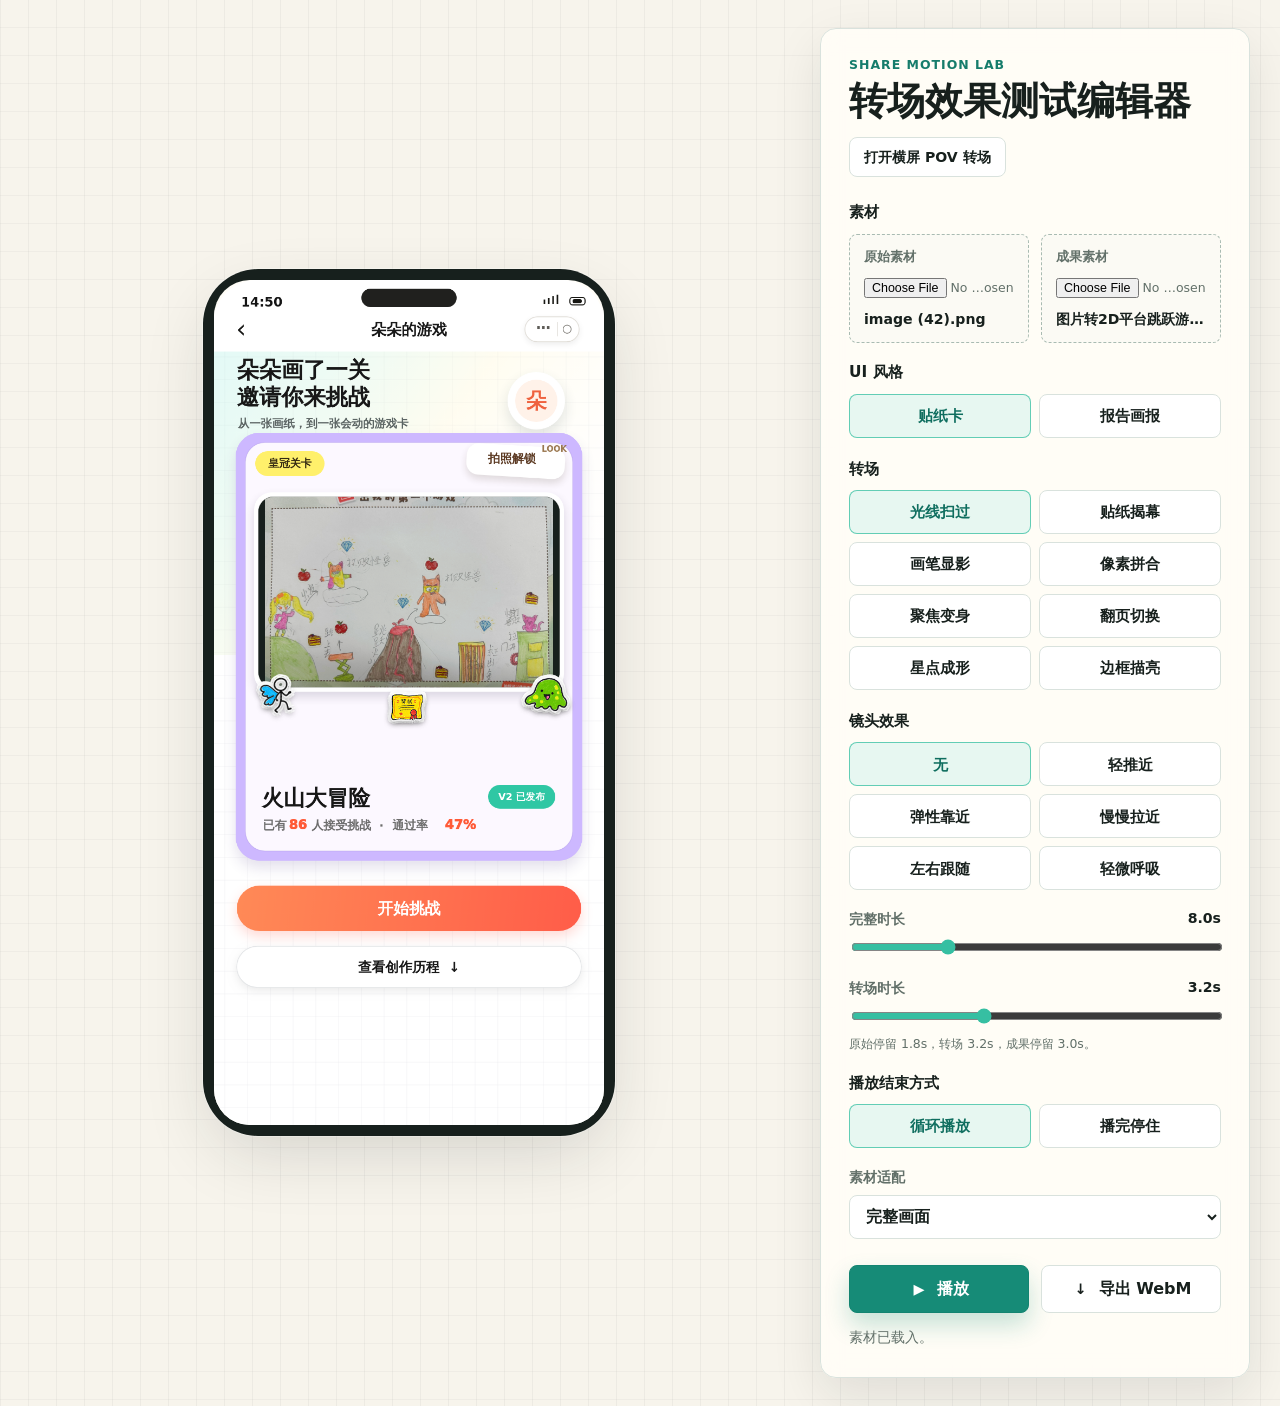
==== index.html @ 937df8b7 "Initial commit" ====
<!doctype html>
<html lang="zh-CN">
  <head>
    <meta charset="utf-8">
    <meta name="viewport" content="width=device-width, initial-scale=1">
    <title>转场效果测试编辑器</title>
    <link rel="stylesheet" href="styles.css?v=ui-style-switch-1">
  </head>
  <body>
    <main class="app-shell">
      <section class="preview-pane" aria-label="分享页预览">
        <div class="phone-frame">
          <canvas id="previewCanvas" width="720" height="1560" aria-label="转场动画预览"></canvas>
        </div>
      </section>

      <aside class="control-panel" aria-label="转场编辑器">
        <div class="panel-heading">
          <p class="eyebrow">Share Motion Lab</p>
          <h1>转场效果测试编辑器</h1>
          <a class="mode-link" href="pov.html">打开横屏 POV 转场</a>
        </div>

        <div class="control-group">
          <h2>素材</h2>
          <div class="asset-grid">
            <label class="asset-input">
              <span>原始素材</span>
              <input id="sourceInput" type="file" accept="image/*,video/*">
              <strong id="sourceName">image (42).png</strong>
            </label>
            <label class="asset-input">
              <span>成果素材</span>
              <input id="resultInput" type="file" accept="image/*,video/*">
              <strong id="resultName">图片转2D平台跳跃游戏视频.mp4</strong>
            </label>
          </div>
        </div>

        <div class="control-group compact">
          <h2>UI 风格</h2>
          <div class="segmented two-up" role="radiogroup" aria-label="选择手机分享页 UI 风格">
            <button class="ui-style-button is-active" type="button" data-ui-style="sticker" role="radio" aria-checked="true">贴纸卡</button>
            <button class="ui-style-button" type="button" data-ui-style="poster" role="radio" aria-checked="false">报告画报</button>
          </div>
        </div>

        <div class="control-group">
          <h2>转场</h2>
          <div class="segmented" role="radiogroup" aria-label="选择转场效果">
            <button class="effect-button is-active" type="button" data-effect="light" role="radio" aria-checked="true">光线扫过</button>
            <button class="effect-button" type="button" data-effect="sticker" role="radio" aria-checked="false">贴纸揭幕</button>
            <button class="effect-button" type="button" data-effect="brush" role="radio" aria-checked="false">画笔显影</button>
            <button class="effect-button" type="button" data-effect="tiles" role="radio" aria-checked="false">像素拼合</button>
            <button class="effect-button" type="button" data-effect="focus" role="radio" aria-checked="false">聚焦变身</button>
            <button class="effect-button" type="button" data-effect="page" role="radio" aria-checked="false">翻页切换</button>
            <button class="effect-button" type="button" data-effect="sparkle" role="radio" aria-checked="false">星点成形</button>
            <button class="effect-button" type="button" data-effect="outline" role="radio" aria-checked="false">边框描亮</button>
          </div>
        </div>

        <div class="control-group">
          <h2>镜头效果</h2>
          <div class="segmented" role="radiogroup" aria-label="选择转场后的镜头效果">
            <button class="camera-button is-active" type="button" data-camera="none" role="radio" aria-checked="true">无</button>
            <button class="camera-button" type="button" data-camera="push" role="radio" aria-checked="false">轻推近</button>
            <button class="camera-button" type="button" data-camera="settle" role="radio" aria-checked="false">弹性靠近</button>
            <button class="camera-button" type="button" data-camera="slow" role="radio" aria-checked="false">慢慢拉近</button>
            <button class="camera-button" type="button" data-camera="pan" role="radio" aria-checked="false">左右跟随</button>
            <button class="camera-button" type="button" data-camera="breathe" role="radio" aria-checked="false">轻微呼吸</button>
          </div>
        </div>

        <div class="control-group compact">
          <label class="range-row" for="totalDurationRange">
            <span>完整时长</span>
            <strong id="totalDurationValue">8.0s</strong>
          </label>
          <input id="totalDurationRange" type="range" min="4" max="20" step="0.5" value="8">
        </div>

        <div class="control-group compact">
          <label class="range-row" for="durationRange">
            <span>转场时长</span>
            <strong id="durationValue">3.2s</strong>
          </label>
          <input id="durationRange" type="range" min="1.2" max="7.5" step="0.1" value="3.2">
          <p id="timelineNote" class="timeline-note">原始停留 1.8s，转场 3.2s，成果停留 3.0s。</p>
        </div>

        <div class="control-group compact">
          <h2>播放结束方式</h2>
          <div class="segmented two-up" role="radiogroup" aria-label="选择播放结束方式">
            <button class="play-mode-button is-active" type="button" data-video-mode="loop" role="radio" aria-checked="true">循环播放</button>
            <button class="play-mode-button" type="button" data-video-mode="once" role="radio" aria-checked="false">播完停住</button>
          </div>
        </div>

        <div class="control-group compact">
          <label class="range-row" for="fitMode">
            <span>素材适配</span>
          </label>
          <select id="fitMode">
            <option value="contain" selected>完整画面</option>
            <option value="cover">铺满画框</option>
          </select>
        </div>

        <div class="actions">
          <button id="playButton" class="primary-action" type="button">
            <span class="icon" aria-hidden="true">▶</span>
            <span>播放</span>
          </button>
          <button id="exportButton" class="secondary-action" type="button">
            <span class="icon" aria-hidden="true">↓</span>
            <span>导出 WebM</span>
          </button>
        </div>

        <a id="downloadLink" class="download-link" hidden>下载转场视频</a>
        <p id="statusLine" class="status-line" role="status">默认素材已载入。</p>
      </aside>
    </main>

    <script src="app.js?v=poster-copy-fit-2"></script>
  </body>
</html>
---- styles.css ----
:root {
  color-scheme: light;
  --ink: #17201d;
  --muted: #627069;
  --line: #d9e2dd;
  --paper: #f7f4ec;
  --panel: #fffdf7;
  --mint: #36bfa2;
  --mint-dark: #167c6b;
  --coral: #f0745e;
  --sun: #f5c542;
  --sky: #75b9e7;
  --shadow: 0 24px 70px rgba(23, 32, 29, 0.16);
}

* {
  box-sizing: border-box;
}

body {
  min-width: 320px;
  margin: 0;
  color: var(--ink);
  font-family: Inter, ui-sans-serif, system-ui, -apple-system, BlinkMacSystemFont, "Segoe UI", sans-serif;
  background:
    linear-gradient(90deg, rgba(23, 32, 29, 0.045) 1px, transparent 1px) 0 0 / 28px 28px,
    linear-gradient(0deg, rgba(23, 32, 29, 0.035) 1px, transparent 1px) 0 0 / 28px 28px,
    var(--paper);
}

button,
input,
select {
  font: inherit;
}

button {
  cursor: pointer;
}

[hidden] {
  display: none !important;
}

.app-shell {
  display: grid;
  grid-template-columns: minmax(360px, 1fr) minmax(340px, 430px);
  gap: 32px;
  width: min(1220px, calc(100vw - 40px));
  min-height: 100vh;
  margin: 0 auto;
  padding: 28px 0;
  align-items: center;
}

.preview-pane {
  display: grid;
  min-height: calc(100vh - 56px);
  place-items: center;
}

.phone-frame {
  width: min(390px, 84vw);
  aspect-ratio: 720 / 1560;
  padding: 0;
  border-radius: 44px;
  background: transparent;
  box-shadow:
    0 0 0 11px #17201d,
    0 0 0 12px rgba(255, 255, 255, 0.28),
    var(--shadow);
}

#previewCanvas {
  display: block;
  width: 100%;
  height: 100%;
  border-radius: 36px;
  background: #fffdf7;
}

.control-panel {
  width: 100%;
  padding: 28px;
  border: 1px solid var(--line);
  border-radius: 16px;
  background: rgba(255, 253, 247, 0.92);
  box-shadow: 0 18px 50px rgba(23, 32, 29, 0.10);
  backdrop-filter: blur(10px);
}

.panel-heading {
  margin-bottom: 26px;
}

.mode-link {
  display: inline-flex;
  min-height: 40px;
  margin-top: 16px;
  padding: 0 14px;
  align-items: center;
  justify-content: center;
  border: 1px solid var(--line);
  border-radius: 8px;
  color: var(--ink);
  background: #ffffff;
  font-size: 0.88rem;
  font-weight: 780;
  text-decoration: none;
}

.eyebrow {
  margin: 0 0 8px;
  color: var(--mint-dark);
  font-size: 0.78rem;
  font-weight: 800;
  letter-spacing: 0.08em;
  text-transform: uppercase;
}

h1,
h2,
p {
  margin-top: 0;
}

h1 {
  margin-bottom: 0;
  font-size: clamp(1.9rem, 3vw, 2.6rem);
  line-height: 1.08;
  letter-spacing: 0;
}

h2 {
  margin-bottom: 12px;
  font-size: 0.96rem;
  line-height: 1.2;
}

.control-group {
  margin-top: 22px;
}

.control-group:first-of-type {
  margin-top: 0;
}

.control-group.compact {
  margin-top: 20px;
}

.asset-grid {
  display: grid;
  grid-template-columns: repeat(2, minmax(0, 1fr));
  gap: 12px;
}

.asset-input {
  display: grid;
  min-height: 108px;
  padding: 14px;
  border: 1px dashed #a9bbb2;
  border-radius: 8px;
  background: #fbfaf4;
  align-content: space-between;
  gap: 12px;
}

.asset-input span {
  color: var(--muted);
  font-size: 0.8rem;
  font-weight: 700;
}

.asset-input strong {
  display: block;
  min-width: 0;
  overflow: hidden;
  color: var(--ink);
  font-size: 0.88rem;
  line-height: 1.3;
  text-overflow: ellipsis;
  white-space: nowrap;
}

.asset-input input {
  width: 100%;
  color: var(--muted);
  font-size: 0.78rem;
}

.segmented {
  display: grid;
  grid-template-columns: repeat(2, minmax(0, 1fr));
  gap: 8px;
}

.effect-button,
.camera-button,
.play-mode-button,
.ui-style-button {
  min-height: 44px;
  padding: 9px 10px;
  border: 1px solid var(--line);
  border-radius: 8px;
  color: var(--ink);
  background: #ffffff;
  font-size: 0.92rem;
  font-weight: 760;
  line-height: 1.2;
  transition: transform 160ms ease, border-color 160ms ease, background 160ms ease;
}

.effect-button:hover,
.camera-button:hover,
.play-mode-button:hover,
.ui-style-button:hover {
  transform: translateY(-1px);
  border-color: #9ecfc2;
}

.effect-button.is-active,
.camera-button.is-active,
.play-mode-button.is-active,
.ui-style-button.is-active {
  border-color: rgba(54, 191, 162, 0.75);
  background: #e7f7f1;
  color: #0f6e5f;
}

.segmented.two-up {
  grid-template-columns: repeat(2, minmax(0, 1fr));
}

.range-row {
  display: flex;
  justify-content: space-between;
  gap: 12px;
  margin-bottom: 8px;
  color: var(--muted);
  font-size: 0.88rem;
  font-weight: 760;
}

.range-row strong {
  color: var(--ink);
}

input[type="range"] {
  width: 100%;
  accent-color: var(--mint);
}

.timeline-note {
  margin: 7px 0 0;
  color: var(--muted);
  font-size: 0.78rem;
  line-height: 1.45;
}

select {
  width: 100%;
  min-height: 44px;
  padding: 0 12px;
  border: 1px solid var(--line);
  border-radius: 8px;
  color: var(--ink);
  background: #ffffff;
  font-weight: 720;
}

.actions {
  display: grid;
  grid-template-columns: 1fr 1fr;
  gap: 12px;
  margin-top: 26px;
}

.primary-action,
.secondary-action,
.download-link {
  display: inline-flex;
  min-height: 48px;
  align-items: center;
  justify-content: center;
  gap: 8px;
  border-radius: 8px;
  font-weight: 820;
  line-height: 1;
  text-decoration: none;
}

.primary-action {
  border: 1px solid #138471;
  color: #ffffff;
  background: #168b77;
  box-shadow: 0 12px 24px rgba(22, 139, 119, 0.24);
}

.secondary-action {
  border: 1px solid var(--line);
  color: var(--ink);
  background: #ffffff;
}

.primary-action:disabled,
.secondary-action:disabled {
  cursor: wait;
  opacity: 0.62;
}

.icon {
  display: inline-grid;
  width: 20px;
  height: 20px;
  place-items: center;
  font-size: 0.9rem;
}

.download-link {
  width: 100%;
  margin-top: 12px;
  border: 1px solid rgba(240, 116, 94, 0.52);
  color: #8f3828;
  background: #fff0ec;
}

.status-line {
  min-height: 22px;
  margin: 14px 0 0;
  color: var(--muted);
  font-size: 0.86rem;
  line-height: 1.5;
}

@media (max-width: 900px) {
  .app-shell {
    grid-template-columns: 1fr;
    width: min(680px, calc(100vw - 28px));
    padding: 18px 0 28px;
  }

  .preview-pane {
    min-height: auto;
  }

  .phone-frame {
    width: min(390px, 92vw);
  }
}

@media (max-width: 520px) {
  .control-panel {
    padding: 20px;
    border-radius: 12px;
  }

  .asset-grid,
  .segmented,
  .actions {
    grid-template-columns: 1fr;
  }
}
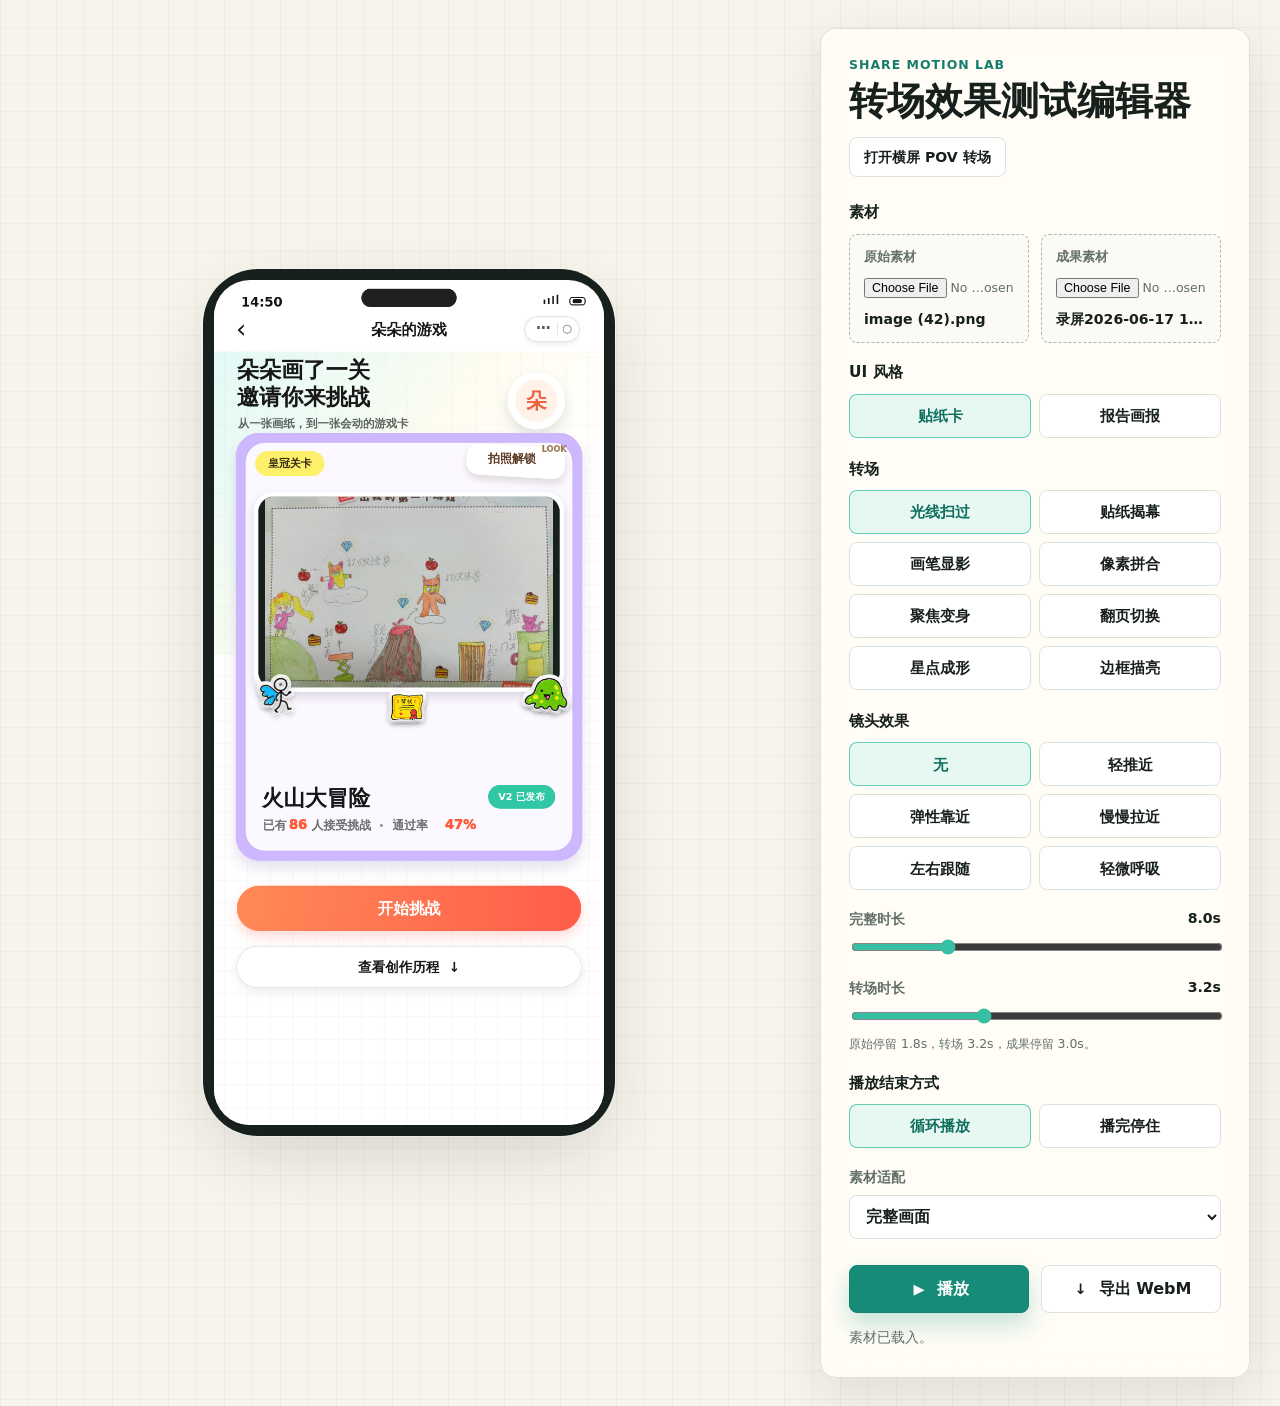
==== commit 03542c1c: "Set portrait preset video to 录屏2026-06-17 11.14.29.mov" ====
--- a/index.html
+++ b/index.html
@@ -32,7 +32,7 @@
             <label class="asset-input">
               <span>成果素材</span>
               <input id="resultInput" type="file" accept="image/*,video/*">
-              <strong id="resultName">图片转2D平台跳跃游戏视频.mp4</strong>
+              <strong id="resultName">录屏2026-06-17 11.14.29.mov</strong>
             </label>
           </div>
         </div>
